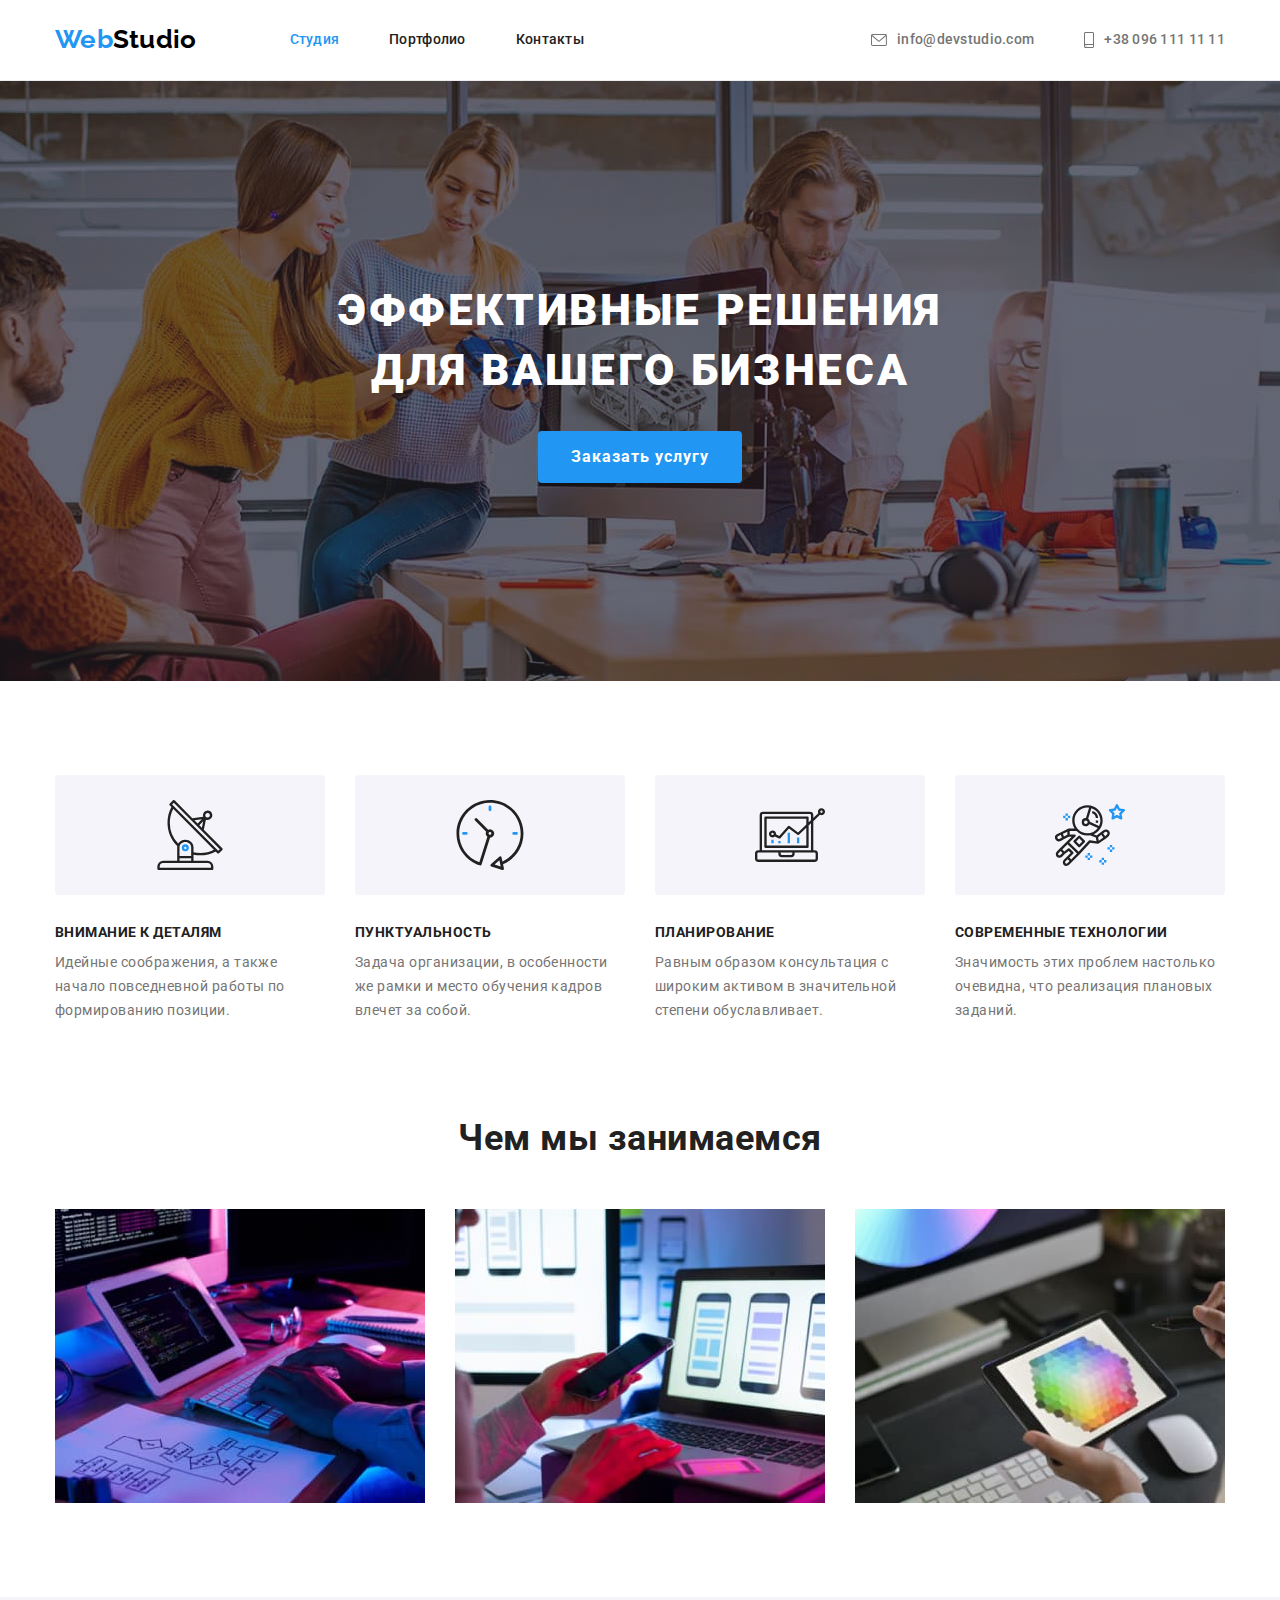
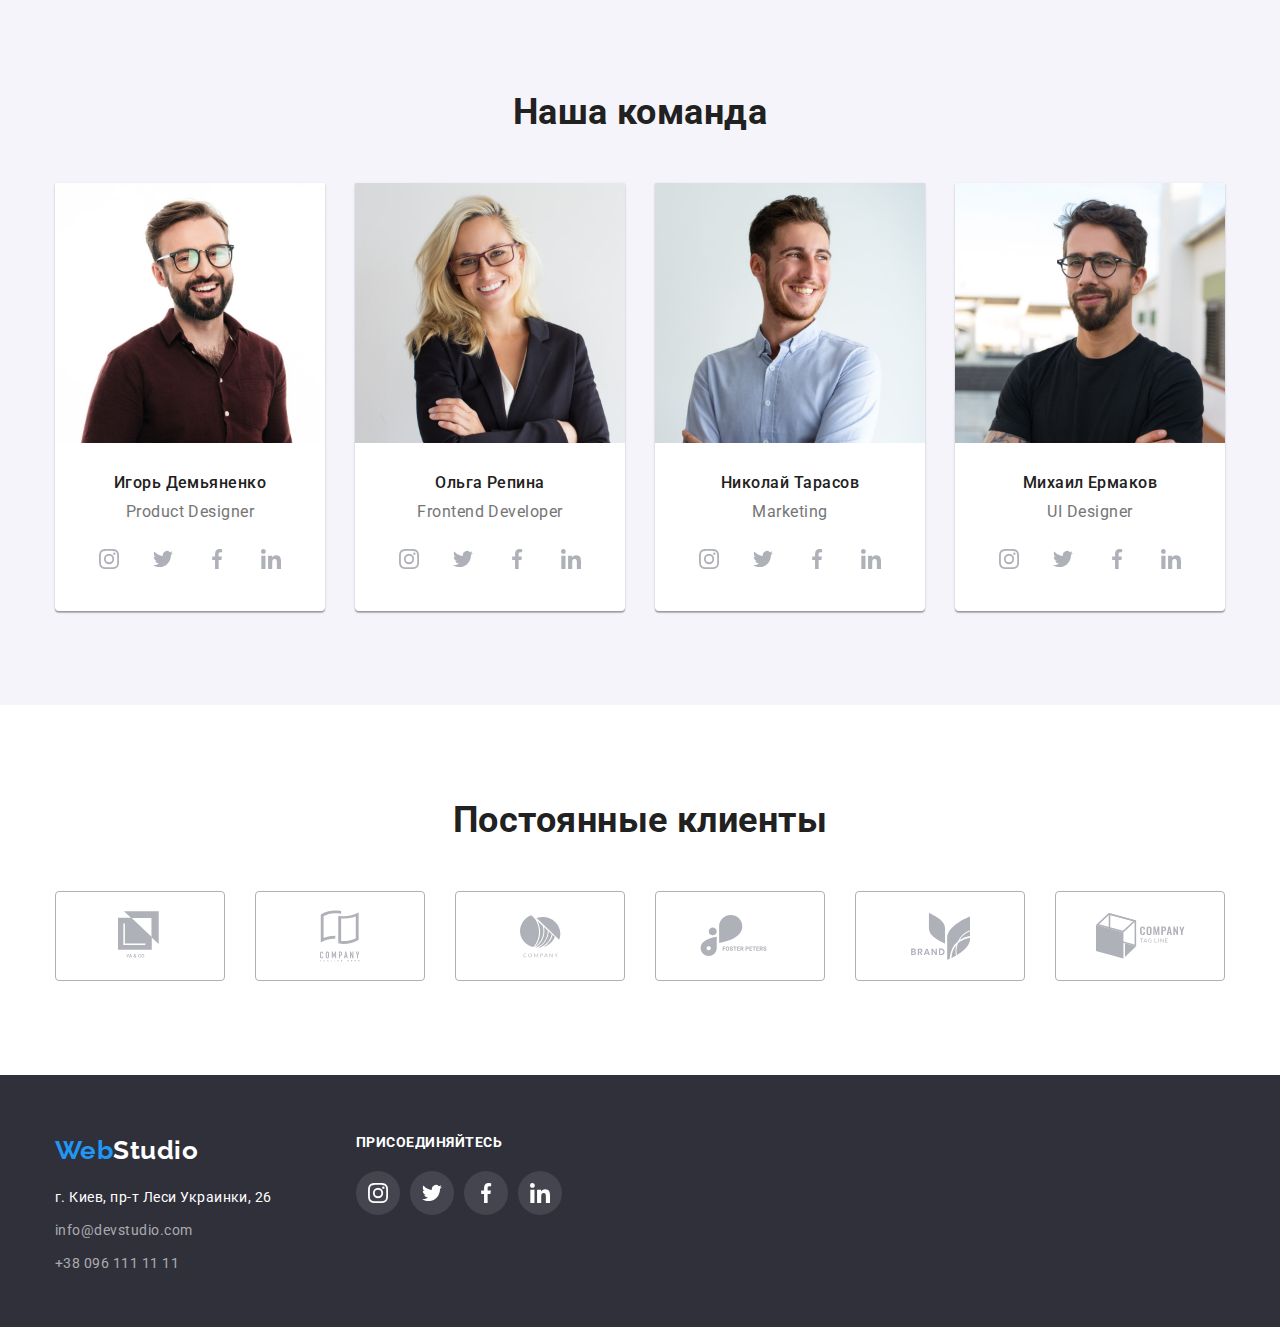
==== index.html @ 1baf95f6 "Добавляет файлы из ДЗ 4" ====
<!DOCTYPE html>
<html lang="ru">

<head>
    <meta charset="UTF-8">
    <meta name="viewport" content="width=device-width, initial-scale=1.0">
    <title>WebStudio</title>
    <link
        href="https://fonts.googleapis.com/css2?family=Raleway:wght@700&family=Roboto:wght@400;500;700;900&display=swap"
        rel="stylesheet">
    <link rel="stylesheet"
        href="https://cdnjs.cloudflare.com/ajax/libs/modern-normalize/1.0.0/modern-normalize.min.css">
    <link rel="stylesheet" href="./css/style.css">
</head>

<body>
    <header class="header">
        <div class="container main-nav">
            <nav class="second-nav">
                <a href="./index.html" class="link logo"><span class="web">Web</span>Studio</a>

                <ul class="site-nav list">
                    <li class="item"><a href="./index.html" class="link current">Студия</a></li>
                    <li class="item"><a href="./portfolio.html" class="link">Портфолио</a></li>
                    <li class="item"><a href="#contacts" class="link">Контакты</a></li>
                </ul>
            </nav>

            <address class="address">
                <ul class="contacts-nav list">
                    <li class="item contacts-item"><a href="mailto:info@devstudio.com" lang="en"
                            class="link contacts-link">
                            <svg class="icon-contacts" width="16" height="12">
                                <use href="./images/icon/sprite.svg#icon-envelope"></use>
                            </svg><span>info@devstudio.com</span>
                        </a>
                    </li>

                    <li class="item contacts-item"><a href="tel:+380961111111" class="link contacts-link">
                            <svg class="icon-contacts" width="10" height="16">
                                <use href="./images/icon/sprite.svg#icon-smartphone"></use>
                            </svg><span>+38 096 111 11 11</span>
                        </a>
                    </li>
                </ul>
            </address>
        </div>
    </header>

    <main>
        <section class="hero overlay">
            <div class="container">
                <h1 class="hero-title">Эффективные решения для вашего бизнеса</h1>
                <button type="button" class="button">Заказать услугу</button>
            </div>
        </section>

        <section class="section features">
            <div class="container">
                <h2 hidden>Особенности</h2>
                <ul class="features-list list">
                    <li class="item">
                        <div class="icon-features">
                            <svg width="70" height="70">
                                <use href="./images/icon/sprite.svg#icon-antenna"></use>
                            </svg>
                        </div>
                        <h3 class="subtitle">Внимание к деталям</h3>
                        <p class="text">Идейные соображения, а также начало повседневной работы по формированию позиции.
                        </p>
                    </li>
                    <li class="item">
                        <div class="icon-features">
                            <svg width="70" height="70">
                                <use href="./images/icon/sprite.svg#icon-clock"></use>
                            </svg>
                        </div>
                        <h3 class="subtitle">Пунктуальность</h3>
                        <p class="text">Задача организации, в особенности же рамки и место обучения кадров влечет за
                            собой.
                        </p>
                    </li>
                    <li class="item">
                        <div class="icon-features">
                            <svg width="70" height="70">
                                <use href="./images/icon/sprite.svg#icon-diagram"></use>
                            </svg>
                        </div>
                        <h3 class="subtitle">Планирование</h3>
                        <p class="text">Равным образом консультация с широким активом в значительной степени
                            обуславливает.
                        </p>
                    </li>
                    <li class="item">
                        <div class="icon-features">
                            <svg width="70" height="70">
                                <use href="./images/icon/sprite.svg#icon-astronaut"></use>
                            </svg>
                        </div>
                        <h3 class="subtitle">Современные технологии</h3>
                        <p class="text">Значимость этих проблем настолько очевидна, что реализация плановых заданий.</p>
                    </li>
                </ul>
            </div>
        </section>

        <section class="section work">
            <div class="container">
                <h2 class="title">Чем мы занимаемся</h2>
                <ul class="work-list list">
                    <li class="item">
                        <img src="./images/studio/box1.jpg" alt="Программист пишет код на компьютере" width="370">
                    </li>
                    <li class="item">
                        <img src="./images/studio/box2.jpg" alt="Веб-разработчик разрабатывает приложение для смартфона"
                            width="370">
                    </li>
                    <li class="item">
                        <img src="./images/studio/box3.jpg" alt="Веб-дизайнер выбирает цвет на графическом планшете"
                            width="370">
                    </li>
                </ul>
            </div>

        </section>

        <section class="section team">
            <div class="container">
                <h2 class="title">Наша команда</h2>
                <ul class="team-list list">
                    <li class="item">
                        <img src="./images/studio/igor.jpg" alt="Дизайнер Игорь Демьяненко" width="270">
                        <div class="workers">
                            <h3 class="subtitle">Игорь Демьяненко</h3>
                            <p lang="en" class="text"> Product Designer</p>
                            <ul class="list social-list">
                                <li class="social-network">
                                    <a href="https://www.instagram.com/" target="_blank" rel="noopener noreferer"
                                        class="social-link">
                                        <svg class="icon-social" width="20" height="20">
                                            <use href="./images/icon/sprite.svg#icon-instagram"></use>
                                        </svg>
                                    </a>
                                </li>
                                <li class="social-network">
                                    <a href="https://twitter.com/" target="_blank" rel="noopener noreferer"
                                        class="social-link">
                                        <svg class="icon-social" width="20" height="20">
                                            <use href="./images/icon/sprite.svg#icon-twitter"></use>
                                        </svg>
                                    </a>
                                </li>
                                <li class="social-network">
                                    <a href="https://www.facebook.com/" target="_blank" rel="noopener noreferer"
                                        class="social-link">
                                        <svg class="icon-social" width="20" height="20">
                                            <use href="./images/icon/sprite.svg#icon-facebook"></use>
                                        </svg>
                                    </a>
                                </li>
                                <li class="social-network">
                                    <a href="https://www.linkedin.com/" target="_blank" rel="noopener noreferer"
                                        class="social-link">
                                        <svg class="icon-social" width="20" height="20">
                                            <use href="./images/icon/sprite.svg#icon-linkedin"></use>
                                        </svg>
                                    </a>
                                </li>
                            </ul>
                        </div>
                    </li>
                    <li class="item">
                        <img src="./images/studio/olga.jpg" alt="Фронтенд-девелопер Ольга Репина" width="270">
                        <div class="workers">
                            <h3 class="subtitle">Ольга Репина</h3>
                            <p lang="en" class="text">Frontend Developer</p>
                            <ul class="list social-list">
                                <li class="social-network">
                                    <a href="https://www.instagram.com/" target="_blank" rel="noopener noreferer"
                                        class="social-link">
                                        <svg class="icon-social" width="20" height="20">
                                            <use href="./images/icon/sprite.svg#icon-instagram"></use>
                                        </svg>
                                    </a>
                                </li>
                                <li class="social-network">
                                    <a href="https://twitter.com/" target="_blank" rel="noopener noreferer"
                                        class="social-link">
                                        <svg class="icon-social" width="20" height="20">
                                            <use href="./images/icon/sprite.svg#icon-twitter"></use>
                                        </svg>
                                    </a>
                                </li>
                                <li class="social-network">
                                    <a href="https://www.facebook.com/" target="_blank" rel="noopener noreferer"
                                        class="social-link">
                                        <svg class="icon-social" width="20" height="20">
                                            <use href="./images/icon/sprite.svg#icon-facebook"></use>
                                        </svg>
                                    </a>
                                </li>
                                <li class="social-network">
                                    <a href="https://www.linkedin.com/" target="_blank" rel="noopener noreferer"
                                        class="social-link">
                                        <svg class="icon-social" width="20" height="20">
                                            <use href="./images/icon/sprite.svg#icon-linkedin"></use>
                                        </svg>
                                    </a>
                                </li>
                            </ul>
                        </div>
                    </li>
                    <li class="item">
                        <img src="./images/studio/nikolay.jpg" alt="Маркетолог Николай Тарасов" width="270">
                        <div class="workers">
                            <h3 class="subtitle">Николай Тарасов</h3>
                            <p lang="en" class="text">Marketing</p>
                            <ul class="list social-list">
                                <li class="social-network">
                                    <a href="https://www.instagram.com/" target="_blank" rel="noopener noreferer"
                                        class="social-link">
                                        <svg class="icon-social" width="20" height="20">
                                            <use href="./images/icon/sprite.svg#icon-instagram"></use>
                                        </svg>
                                    </a>
                                </li>
                                <li class="social-network">
                                    <a href="https://twitter.com/" target="_blank" rel="noopener noreferer"
                                        class="social-link">
                                        <svg class="icon-social" width="20" height="20">
                                            <use href="./images/icon/sprite.svg#icon-twitter"></use>
                                        </svg>
                                    </a>
                                </li>
                                <li class="social-network">
                                    <a href="https://www.facebook.com/" target="_blank" rel="noopener noreferer"
                                        class="social-link">
                                        <svg class="icon-social" width="20" height="20">
                                            <use href="./images/icon/sprite.svg#icon-facebook"></use>
                                        </svg>
                                    </a>
                                </li>
                                <li class="social-network">
                                    <a href="https://www.linkedin.com/" target="_blank" rel="noopener noreferer"
                                        class="social-link">
                                        <svg class="icon-social" width="20" height="20">
                                            <use href="./images/icon/sprite.svg#icon-linkedin"></use>
                                        </svg>
                                    </a>
                                </li>
                            </ul>
                        </div>
                    </li>
                    <li class="item">
                        <img src="./images/studio/mikhail.jpg" alt="Дизайнер интерфейса Михаил Ермаков" width="270">
                        <div class="workers">
                            <h3 class="subtitle">Михаил Ермаков</h3>
                            <p lang="en" class="text">UI Designer</p>
                            <ul class="list social-list">
                                <li class="social-network">
                                    <a href="https://www.instagram.com/" target="_blank" rel="noopener noreferer"
                                        class="social-link">
                                        <svg class="icon-social" width="20" height="20">
                                            <use href="./images/icon/sprite.svg#icon-instagram"></use>
                                        </svg>
                                    </a>
                                </li>
                                <li class="social-network">
                                    <a href="https://twitter.com/" target="_blank" rel="noopener noreferer"
                                        class="social-link">
                                        <svg class="icon-social" width="20" height="20">
                                            <use href="./images/icon/sprite.svg#icon-twitter"></use>
                                        </svg>
                                    </a>
                                </li>
                                <li class="social-network">
                                    <a href="https://www.facebook.com/" target="_blank" rel="noopener noreferer"
                                        class="social-link">
                                        <svg class="icon-social" width="20" height="20">
                                            <use href="./images/icon/sprite.svg#icon-facebook"></use>
                                        </svg>
                                    </a>
                                </li>
                                <li class="social-network">
                                    <a href="https://www.linkedin.com/" target="_blank" rel="noopener noreferer"
                                        class="social-link">
                                        <svg class="icon-social" width="20" height="20">
                                            <use href="./images/icon/sprite.svg#icon-linkedin"></use>
                                        </svg>
                                    </a>
                                </li>
                            </ul>
                        </div>
                    </li>
                </ul>
            </div>
        </section>

        <section class="section clients">
            <div class="container">
                <h2 class="title">Постоянные клиенты</h2>
                <ul class="clients-list list">
                    <li class="item">
                        <a href="" class="link clients-link">
                            <svg class="icon-company" width="45" height="50">
                                <use href="./images/icon/sprite.svg#icon-company1"></use>
                            </svg>
                        </a>
                    </li>
                    <li class="item">
                        <a href="" class="link clients-link">
                            <svg class="icon-company" width="40" height="52">
                                <use href="./images/icon/sprite.svg#icon-company2"></use>
                            </svg>
                        </a>
                    </li>
                    <li class="item">
                        <a href="" class="link clients-link">
                            <svg class="icon-company" width="41" height="43">
                                <use href="./images/icon/sprite.svg#icon-company3"></use>
                            </svg>
                        </a>
                    </li>
                    <li class="item">
                        <a href="" class="link clients-link">
                            <svg class="icon-company" width="80" height="42">
                                <use href="./images/icon/sprite.svg#icon-company4"></use>
                            </svg>
                        </a>
                    </li>
                    <li class="item">
                        <a href="" class="link clients-link">
                            <svg class="icon-company" width="59" height="47">
                                <use href="./images/icon/sprite.svg#icon-company5"></use>
                            </svg>
                        </a>
                    </li>
                    <li class="item">
                        <a href="" class="link clients-link">
                            <svg class="icon-company" width="89" height="46">
                                <use href="./images/icon/sprite.svg#icon-company6"></use>
                            </svg>
                        </a>
                    </li>
                </ul>
            </div>
        </section>
    </main>

    <footer class="footer">
        <div class="container footer-container">
            <div class="footer-nav">
                <a href="./index.html" lang="en" class="link logo"><span class="web">Web</span>Studio</a>
                <address id="contacts" class="address">
                    <ul class="list">
                        <li>
                            <a href="https://goo.gl/maps/ZpMErmG3QKiE5SAo8" target="_blank" rel="noopener noreferer"
                                class="link map">г.
                                Киев,
                                пр-т Леси Украинки, 26</a>
                        </li>
                        <li>
                            <a href="mailto:info@devstudio.com" lang="en" class="link contacts">info@devstudio.com</a>
                        </li>
                        <li>
                            <a href="tel:+380961111111" class="link contacts">+38 096 111 11 11</a>
                        </li>
                    </ul>
                </address>
            </div>
            <div class="footer-social-list">
                <p class="text">Присоединяйтесь</p>
                <ul class="list social-list">
                    <li class="social-network">
                        <a href="https://www.instagram.com/" target="_blank" rel="noopener noreferer"
                            class="social-link">
                            <svg class="icon-social" width="20" height="20">
                                <use href="./images/icon/sprite.svg#icon-instagram"></use>
                            </svg>
                        </a>
                    </li>
                    <li class="social-network">
                        <a href="https://twitter.com/" target="_blank" rel="noopener noreferer" class="social-link">
                            <svg class="icon-social" width="20" height="20">
                                <use href="./images/icon/sprite.svg#icon-twitter"></use>
                            </svg>
                        </a>
                    </li>
                    <li class="social-network">
                        <a href="https://www.facebook.com/" target="_blank" rel="noopener noreferer"
                            class="social-link">
                            <svg class="icon-social" width="20" height="20">
                                <use href="./images/icon/sprite.svg#icon-facebook"></use>
                            </svg>
                        </a>
                    </li>
                    <li class="social-network">
                        <a href="https://www.linkedin.com/" target="_blank" rel="noopener noreferer"
                            class="social-link">
                            <svg class="icon-social" width="20" height="20">
                                <use href="./images/icon/sprite.svg#icon-linkedin"></use>
                            </svg>
                        </a>
                    </li>
                </ul>
            </div>
        </div>


    </footer>

</body>

</html>
---- css/style.css ----
:root {
  --primary-text-color: #757575;
  --title-text-color: #212121;
  --accent-color: #2196f3;
  --white: #ffffff;
  --black: #000000;
  --footer-address-color: rgba(255, 255, 255, 0.6);
  --bg-main: #2f303a;
  --bg-team: #f5f4fa;
  --icon-color: #afb1b8;
}

html {
  box-sizing: border-box;
}

*,
*::before,
*::after {
  box-sizing: inherit;
}

body {
  color: var(--primary-text-color);
  font-family: "Roboto", sans-serif;
  font-style: normal;
  letter-spacing: 0.03em;
}

.container {
  width: 1200px;
  padding-left: 15px;
  padding-right: 15px;
  margin: 0 auto;
}

.link {
  text-decoration: none;
}

.header {
  background-color: var(--white);
  font-weight: 500;
  font-size: 14px;
  line-height: 1.14;
  letter-spacing: 0.02em;
  border-bottom: 1px solid #ececec;
}

.main-nav {
  display: flex;
  align-items: center;
  justify-content: space-between;
}

.second-nav {
  display: flex;
}

.logo {
  display: inline-block;

  font-family: "Raleway", sans-serif;
  font-weight: bold;
  font-size: 26px;
  line-height: 1.19;
}

.header .logo {
  padding-top: 24px;
  padding-bottom: 25px;
  margin-right: 93px;

  color: var(--black);
}

.web {
  color: var(--accent-color);
}

.site-nav {
  display: flex;
}

.site-nav .item:not(:last-child),
.contacts-nav .item:not(:last-child) {
  margin-right: 50px;
}

.site-nav a {
  display: block;
  padding-top: 32px;
  padding-bottom: 32px;

  color: var(--title-text-color);
}

.site-nav .current {
  color: var(--accent-color);
}

.address {
  font-style: normal;
}

.contacts-nav {
  display: flex;
}

.contacts-link {
  padding-top: 32px;
  padding-bottom: 32px;

  color: var(--primary-text-color);
  display: inline-flex;
  align-items: center;
}

.contacts-link:hover,
.contacts-link:focus {
  --color3: var(--accent-color);
}

.icon-contacts {
  margin-right: 10px;
}

.hero {
  background-color: var(--bg-main);
  text-align: center;
  padding-top: 200px;
  padding-bottom: 200px;
}

.overlay {
  max-width: 1600px;
  height: 600px;
  margin-left: auto;
  margin-right: auto;
  background-image: linear-gradient(
      to right,
      rgba(47, 48, 58, 0.4),
      rgba(47, 48, 58, 0.4)
    ),
    url(../images/studio/hero.jpg);
  background-position: center;
  background-repeat: no-repeat;
  background-size: cover;
}

.hero-title {
  margin-top: 0;
  margin-bottom: 30px;
  margin-left: auto;
  margin-right: auto;
  width: 696px;

  font-weight: 900;
  font-size: 44px;
  line-height: 1.36;
  letter-spacing: 0.06em;
  text-transform: uppercase;
  color: var(--white);
}

.button {
  display: inline-block;
  padding: 10px 32px;
  border-radius: 4px;
  min-width: 200px;
  border: 1px solid transparent;

  font-family: inherit;
  font-style: normal;
  font-weight: bold;
  font-size: 16px;
  line-height: 1.875;
  text-align: center;
  letter-spacing: 0.06em;
  color: var(--white);
  background-color: var(--accent-color);
}

.button:hover,
.button:focus {
  color: var(--accent-color);
  background-color: var(--white);
  box-shadow: 0px 4px 4px rgba(0, 0, 0, 0.15);
}

.section {
  padding-top: 94px;
  padding-bottom: 94px;
}

.section.work {
  padding-top: 0;
}

img {
  display: block;
  max-width: 100%;
  height: auto;
}

.section .title {
  margin-top: 0;
  margin-bottom: 50px;

  font-weight: bold;
  font-size: 36px;
  line-height: 1.17;
  text-align: center;
  color: var(--title-text-color);
}

.features,
.work {
  background-color: var(--white);
}

.features-list {
  display: flex;
  justify-content: space-between;
}

.features-list .item,
.team-list .item {
  width: calc((100% - 90px) / 4);
}

.features-list .item:not(:last-child),
.work-list .item:not(:last-child),
.team-list .item:not(:last-child),
.clients-list .item:not(:last-child) {
  margin-right: 30px;
}

.icon-features {
  height: 120px;
  width: 100%;
  background-color: var(--bg-team);
  border-radius: 4px;

  display: inline-flex;
  justify-content: center;
  align-items: center;
  margin-bottom: 30px;
}

.features .subtitle {
  margin-top: 0;
  margin-bottom: 10px;

  font-weight: bold;
  font-size: 14px;
  line-height: 1.14;
  text-transform: uppercase;
  color: var(--title-text-color);
}

.features .text {
  margin-top: 0;
  margin-bottom: 0;

  font-weight: normal;
  font-size: 14px;
  line-height: 1.71;
}

.work-list {
  display: flex;
}

.team {
  background-color: var(--bg-team);
}

.team-list {
  display: flex;
}

.team-list > li {
  background: var(--white);
  box-shadow: 0px 1px 3px rgba(0, 0, 0, 0.12), 0px 1px 1px rgba(0, 0, 0, 0.14),
    0px 2px 1px rgba(0, 0, 0, 0.2);
  border-radius: 0px 0px 4px 4px;
}

.team .subtitle {
  margin-top: 0;
  margin-bottom: 10px;

  font-weight: 500;
  font-size: 16px;
  line-height: 1.19;
  text-align: center;
  color: var(--title-text-color);
}

.team .text {
  margin-top: 0;
  margin-bottom: 16px;

  font-weight: normal;
  font-size: 16px;
  line-height: 1.19;
  text-align: center;
}

.workers {
  padding-top: 30px;
  padding-bottom: 30px;
}

.social-list {
  display: flex;
  justify-content: center;
}

.social-network:not(:last-child) {
  margin-right: 10px;
}

.social-link {
  width: 44px;
  height: 44px;
  display: inline-flex;
  justify-content: center;
  align-items: center;
  border-radius: 50%;
  --color4: var(--icon-color);
  background-color: inherit;
}
.social-link:hover,
.social-link:focus {
  --color4: var(--white);
  background-color: var(--accent-color);
}

.list {
  list-style: none;
  padding: 0;
  margin: 0;
}

.clients-list {
  display: flex;
}

.clients-link {
  width: 170px;
  height: 90px;
  border: 1px solid var(--icon-color);
  border-radius: 4px;

  display: inline-flex;
  justify-content: center;
  align-items: center;
}

.clients-link:hover,
.clients-link:focus {
  --color4: var(--accent-color);
  border: 1px solid var(--accent-color);
}

.footer {
  background-color: var(--bg-main);
  padding-top: 60px;
  padding-bottom: 60px;
  height: 252px;

  font-size: 14px;
  line-height: 1.71;
}

.footer-container {
  display: flex;
}

.footer-nav {
  margin-right: 70px;
}

.footer .logo {
  color: var(--white);
  margin-bottom: 20px;
}

.footer .address {
  width: 231px;
}

.footer-nav li:not(:last-child) {
  margin-bottom: 9px;
}

.footer .contacts {
  color: var(--footer-address-color);
  display: inline-block;
}

.footer .map {
  color: var(--white);
  display: inline-block;
}

.link:hover,
.link:focus {
  color: var(--accent-color);
}

.footer .text {
  font-weight: 700;
  line-height: 1.14;
  text-transform: uppercase;

  color: var(--white);
  margin-top: 0;
  margin-bottom: 20px;
}

.footer .social-link {
  --color4: var(--white);
  background-color: rgba(255, 255, 255, 0.1);
}

.footer .social-link:hover,
.footer .social-link:focus {
  --color4: var(--white);
  background-color: var(--accent-color);
}

.footer .icon-social {
}

.filter {
  padding: 6px 22px;
  border-radius: 4px;
  border: 1px solid transparent;

  font-family: inherit;
  font-style: normal;
  font-weight: 500;
  font-size: 16px;
  line-height: 1.625;
  text-align: center;
  color: var(--title-text-color);
  background-color: var(--bg-team);
}

.filter-list {
  display: flex;
  margin-bottom: 50px;
  justify-content: center;
}

.filter-list .item:not(:last-child) {
  margin-right: 8px;
}

.filter-list button {
  display: inline-block;
}

.filter:hover,
.filter:focus {
  color: var(--white);
  background-color: var(--accent-color);
  box-shadow: 0px 4px 4px rgba(0, 0, 0, 0.25);
}

.product-list {
  display: flex;
  flex-wrap: wrap;
}

.product-list .item {
  width: calc((100% - 60px) / 3);
  margin-right: 30px;
  margin-bottom: 30px;
  border: 1px solid #eeeeee;
}

.product-list .item:nth-child(3n) {
  margin-right: 0;
}

.product-list .item:nth-last-child(-n + 3) {
  margin-bottom: 0;
}

.product-list > .item:hover,
.product-list > .item:focus {
  box-shadow: 0px 1px 1px rgba(0, 0, 0, 0.12), 0px 4px 4px rgba(0, 0, 0, 0.06),
    1px 4px 6px rgba(0, 0, 0, 0.16);
}

.product-list .subtitle {
  margin-top: 0;
  margin-bottom: 4px;

  font-weight: bold;
  font-size: 18px;
  line-height: 2;
  letter-spacing: 0.06em;
  color: var(--title-text-color);
}

.product-list .text {
  margin-top: 0;
  margin-bottom: 0;

  font-weight: normal;
  font-size: 16px;
  line-height: 1.875;
}

.product {
  padding: 20px 24px;
}
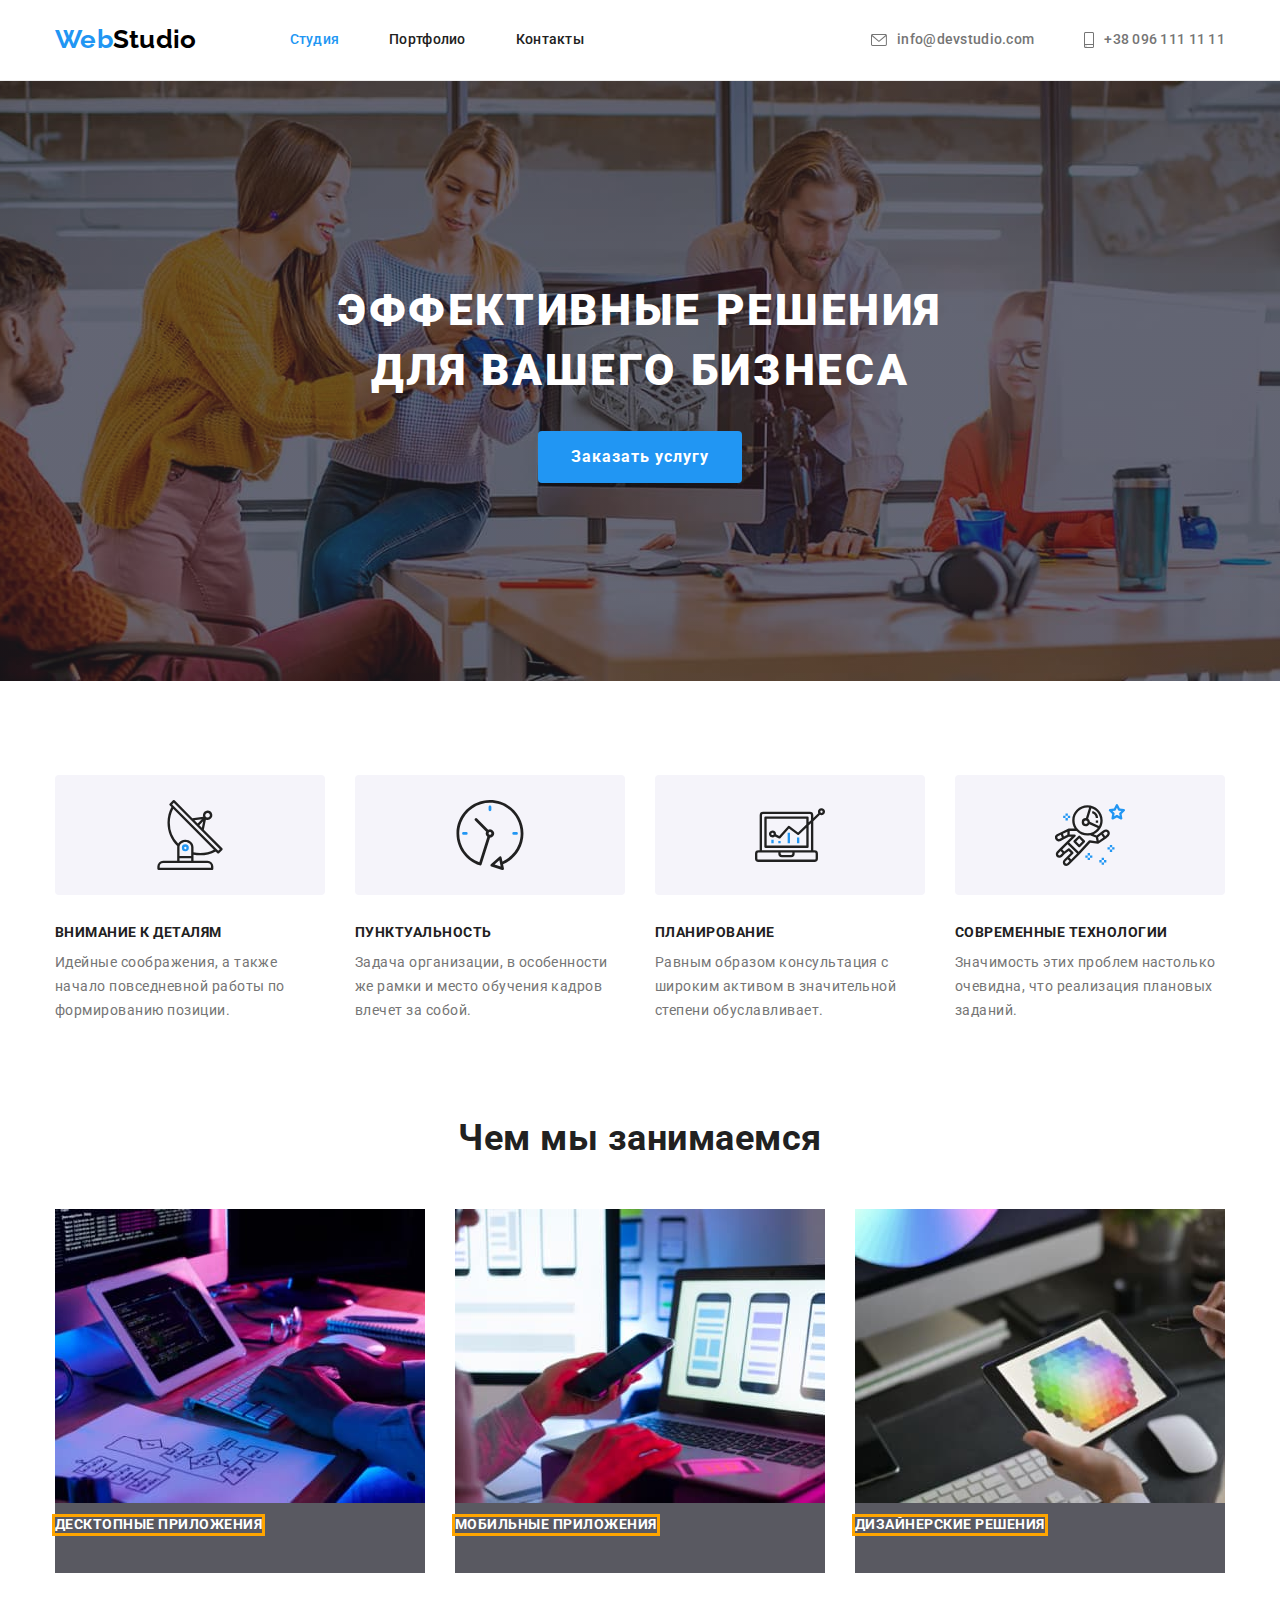
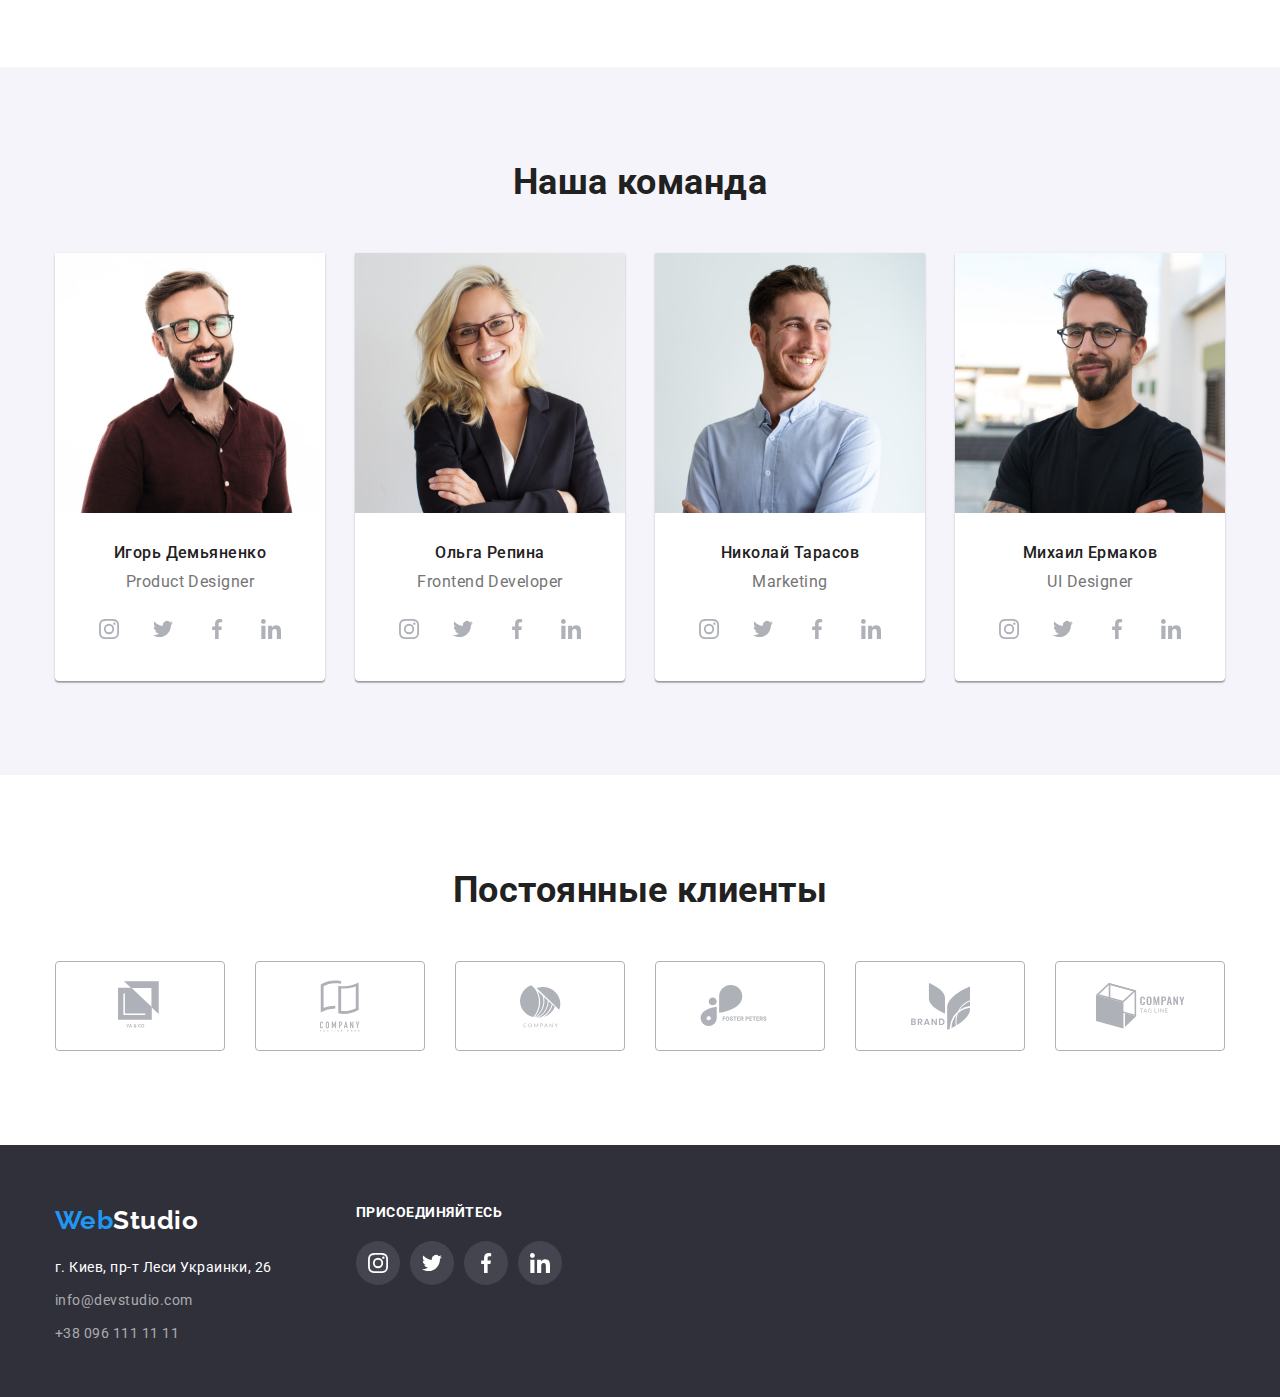
==== commit ebf764bc: "Редактирует страницу Студия" ====
--- a/index.html
+++ b/index.html
@@ -110,14 +110,23 @@
                 <ul class="work-list list">
                     <li class="item">
                         <img src="./images/studio/box1.jpg" alt="Программист пишет код на компьютере" width="370">
+                        <div class="work-list-text">
+                            <h3 class="work-list-title">Десктопные приложения</h3>
+                        </div>
                     </li>
                     <li class="item">
                         <img src="./images/studio/box2.jpg" alt="Веб-разработчик разрабатывает приложение для смартфона"
                             width="370">
+                        <div class="work-list-text">
+                            <h3 class="work-list-title">Мобильные приложения</h3>
+                        </div>
                     </li>
                     <li class="item">
                         <img src="./images/studio/box3.jpg" alt="Веб-дизайнер выбирает цвет на графическом планшете"
                             width="370">
+                        <div class="work-list-text">
+                            <h3 class="work-list-title">Дизайнерские решения</h3>
+                        </div>
                     </li>
                 </ul>
             </div>
--- a/css/style.css
+++ b/css/style.css
@@ -272,6 +272,28 @@
   display: flex;
 }
 
+.work-list .item {
+  position: relative;
+}
+
+.work-list-text {
+  /* position: absolute; */
+  width: 100%;
+  height: 70px;
+  background: rgba(47, 48, 58, 0.8);
+}
+
+.work-list-title {
+  position: absolute;
+  /* bottom: 0; */
+  color: var(--white);
+  font-size: 14px;
+  line-height: 1.14;
+  text-align: center;
+  text-transform: uppercase;
+  outline: 3px solid orange;
+}
+
 .team {
   background-color: var(--bg-team);
 }
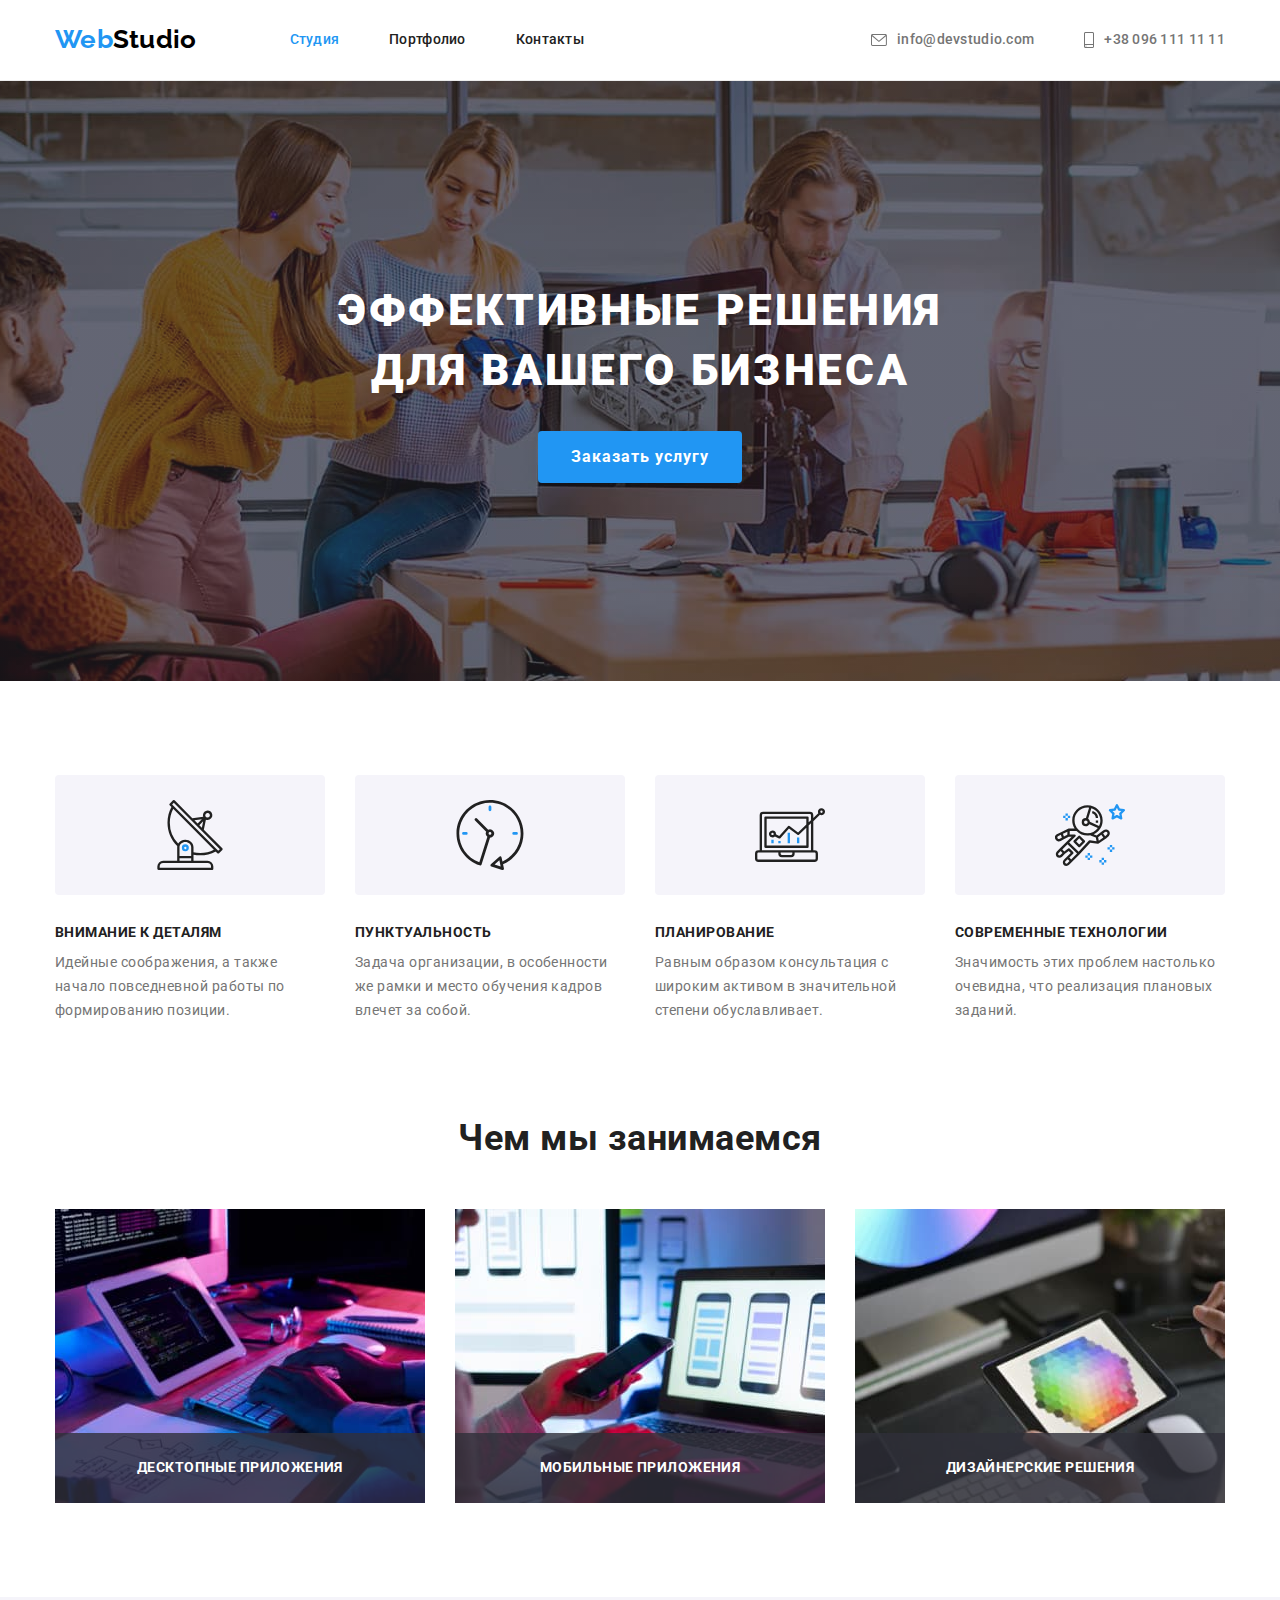
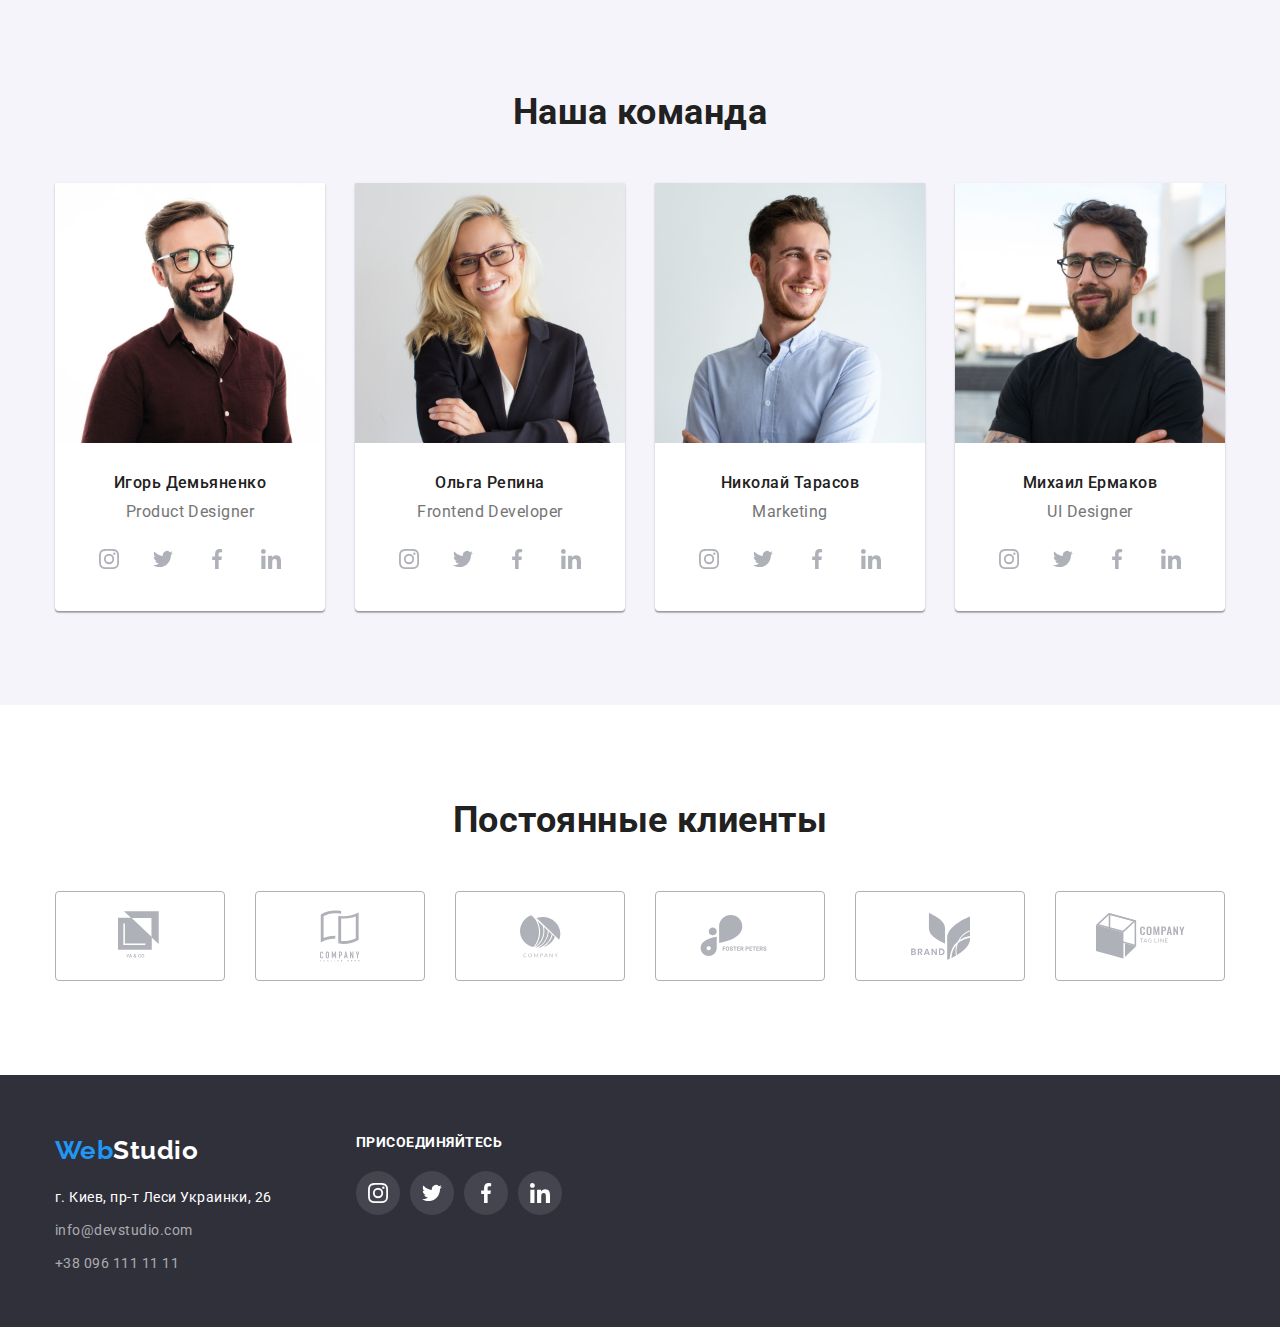
==== commit 8472b3a6: "Редактирует страницу Студия" ====
--- a/index.html
+++ b/index.html
@@ -110,23 +110,23 @@
                 <ul class="work-list list">
                     <li class="item">
                         <img src="./images/studio/box1.jpg" alt="Программист пишет код на компьютере" width="370">
-                        <div class="work-list-text">
-                            <h3 class="work-list-title">Десктопные приложения</h3>
-                        </div>
+
+                        <h3 class="work-list-title">Десктопные приложения</h3>
+
                     </li>
                     <li class="item">
                         <img src="./images/studio/box2.jpg" alt="Веб-разработчик разрабатывает приложение для смартфона"
                             width="370">
-                        <div class="work-list-text">
-                            <h3 class="work-list-title">Мобильные приложения</h3>
-                        </div>
+
+                        <h3 class="work-list-title">Мобильные приложения</h3>
+
                     </li>
                     <li class="item">
                         <img src="./images/studio/box3.jpg" alt="Веб-дизайнер выбирает цвет на графическом планшете"
                             width="370">
-                        <div class="work-list-text">
-                            <h3 class="work-list-title">Дизайнерские решения</h3>
-                        </div>
+
+                        <h3 class="work-list-title">Дизайнерские решения</h3>
+
                     </li>
                 </ul>
             </div>
--- a/css/style.css
+++ b/css/style.css
@@ -276,22 +276,22 @@
   position: relative;
 }
 
-.work-list-text {
-  /* position: absolute; */
+.work-list-title {
   width: 100%;
-  height: 70px;
-  background: rgba(47, 48, 58, 0.8);
-}
-
-.work-list-title {
-  position: absolute;
-  /* bottom: 0; */
+  margin: 0;
+  padding: 27px 82px;
+
   color: var(--white);
   font-size: 14px;
   line-height: 1.14;
   text-align: center;
+  letter-spacing: 0.03em;
   text-transform: uppercase;
-  outline: 3px solid orange;
+  background-color: rgba(47, 48, 58, 0.8);
+
+  position: absolute;
+  left: 0;
+  bottom: 0;
 }
 
 .team {
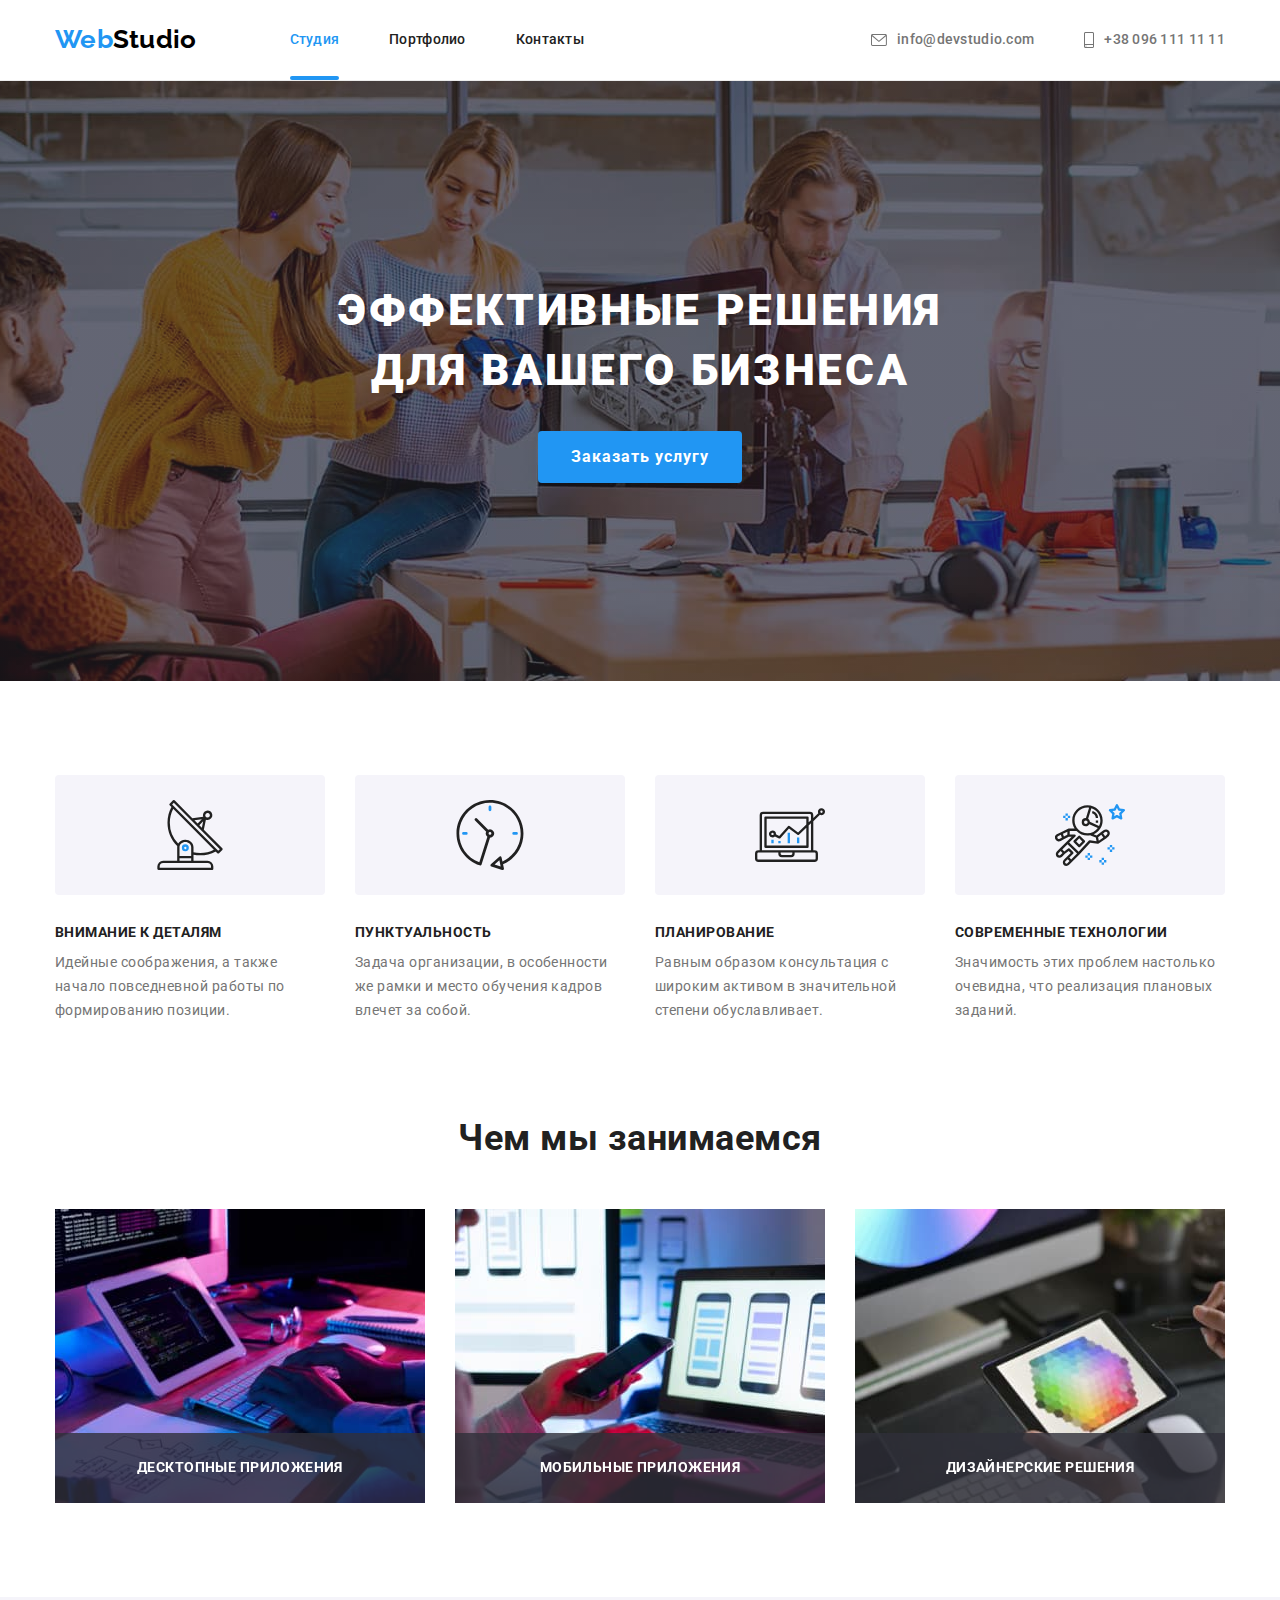
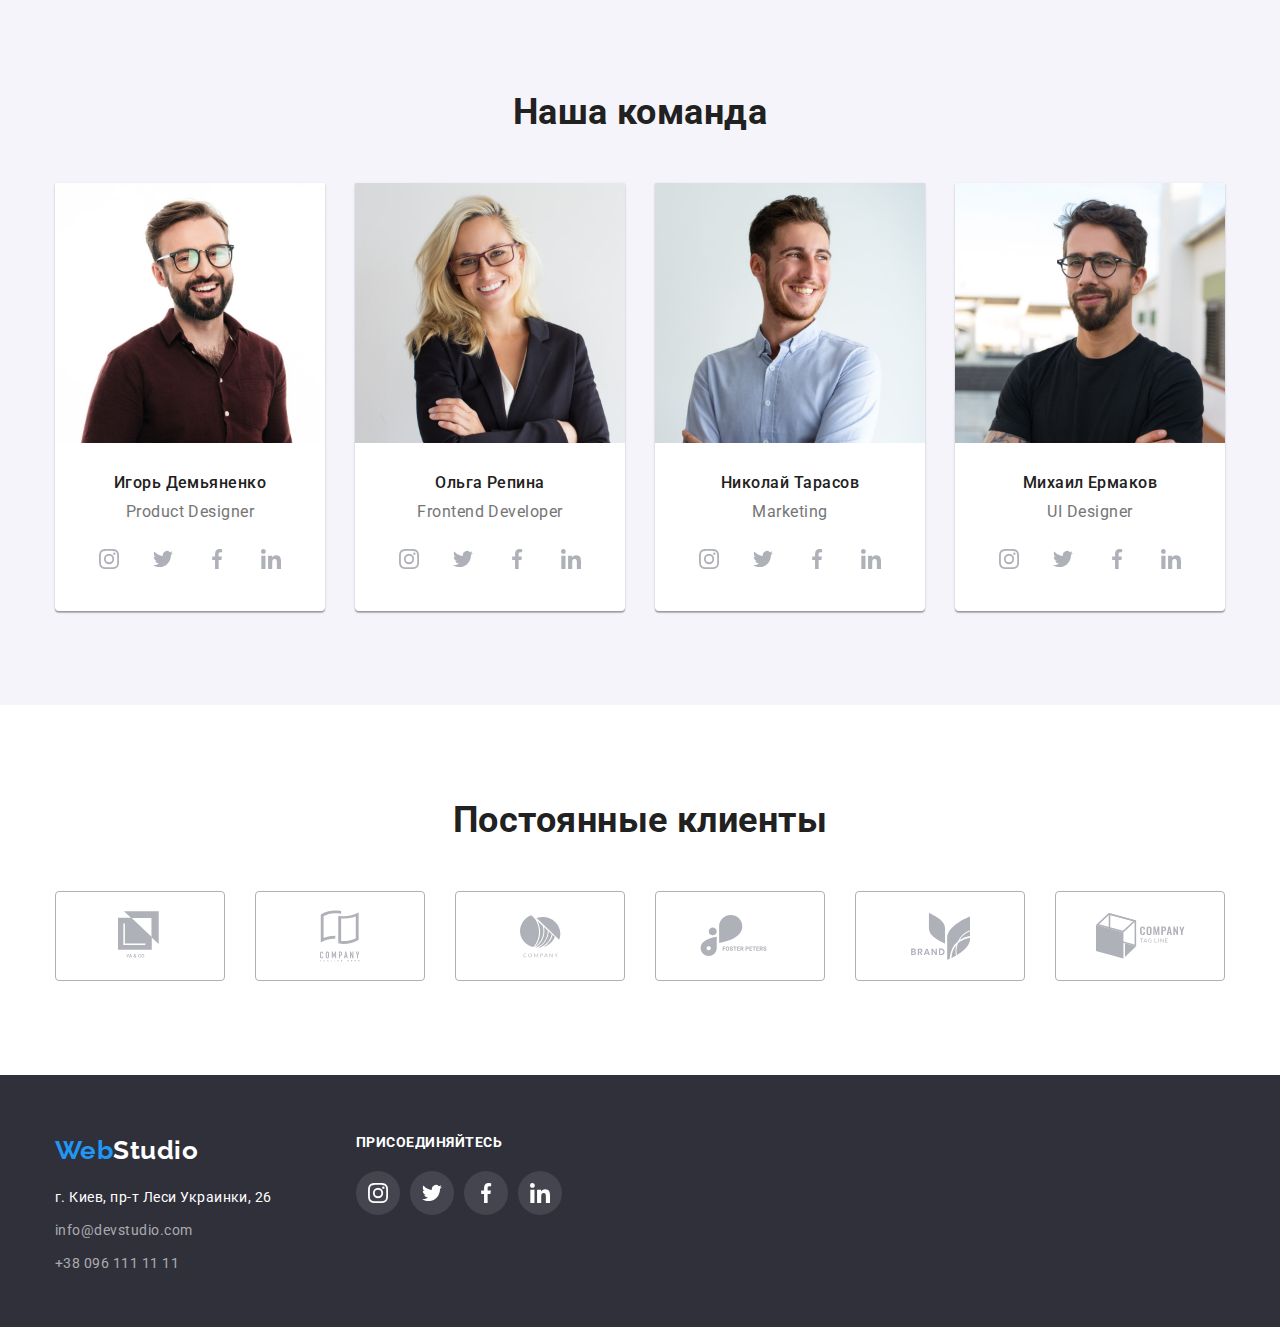
==== commit c93dab64: "Добавляет анимацию" ====
--- a/index.html
+++ b/index.html
@@ -51,9 +51,16 @@
         <section class="hero overlay">
             <div class="container">
                 <h1 class="hero-title">Эффективные решения для вашего бизнеса</h1>
-                <button type="button" class="button">Заказать услугу</button>
+                <button type="button" class="button" data-modal-open>Заказать услугу</button>
+            </div>
+            <div class="backdrop is-hidden" data-modal>
+                <div class="modal">
+                    <button class="close" data-modal-close></button>
+                </div>
             </div>
         </section>
+
+
 
         <section class="section features">
             <div class="container">
@@ -418,6 +425,8 @@
 
     </footer>
 
+
+    <script src="./js/modal.js"></script>
 </body>
 
 </html>--- a/css/style.css
+++ b/css/style.css
@@ -8,6 +8,7 @@
   --bg-main: #2f303a;
   --bg-team: #f5f4fa;
   --icon-color: #afb1b8;
+  --timing-function: cubic-bezier(0.4, 0, 0.2, 1);
 }
 
 html {
@@ -93,10 +94,34 @@
   padding-bottom: 32px;
 
   color: var(--title-text-color);
+  position: relative;
 }
 
 .site-nav .current {
   color: var(--accent-color);
+}
+
+.site-nav .link::after,
+.site-nav .current::after {
+  content: "";
+
+  position: absolute;
+  left: 0;
+  bottom: 0;
+
+  display: block;
+  width: 100%;
+  background-color: var(--accent-color);
+  height: 4px;
+  border-radius: 2px;
+  opacity: 0;
+  transition: opacity 250ms var(--timing-function);
+}
+
+.site-nav .link:hover::after,
+.site-nav .link:focus::after,
+.site-nav .current::after {
+  opacity: 1;
 }
 
 .address {
@@ -188,6 +213,54 @@
   box-shadow: 0px 4px 4px rgba(0, 0, 0, 0.15);
 }
 
+.backdrop {
+  position: fixed;
+  top: 0;
+  left: 0;
+  width: 100%;
+  height: 100%;
+  background-color: rgba(0, 0, 0, 0.2);
+}
+
+.backdrop.is-hidden {
+  opacity: 0;
+  pointer-events: none;
+}
+
+.modal {
+  position: absolute;
+  top: 50%;
+  left: 50%;
+  transform: translate(-50%, -50%);
+
+  min-width: 530px;
+  min-height: 580px;
+  background-color: var(--white);
+
+  box-shadow: 0px 1px 3px rgba(0, 0, 0, 0.12), 0px 1px 1px rgba(0, 0, 0, 0.14),
+    0px 2px 1px rgba(0, 0, 0, 0.2);
+  border-radius: 4px;
+}
+
+.close {
+  position: absolute;
+  top: 1.4%;
+  right: 1.5%;
+  width: 30px;
+  height: 30px;
+  background-image: url(../images/icon/close.svg);
+  background-repeat: no-repeat;
+  background-position: center;
+  background-color: #ffffff;
+  border: 1px solid rgba(0, 0, 0, 0.1);
+  border-radius: 50%;
+  padding: 10px;
+}
+
+.icon-close {
+  fill: #000000;
+}
+
 .section {
   padding-top: 94px;
   padding-bottom: 94px;
@@ -503,6 +576,8 @@
   margin-right: 30px;
   margin-bottom: 30px;
   border: 1px solid #eeeeee;
+
+  position: relative;
 }
 
 .product-list .item:nth-child(3n) {
@@ -513,10 +588,36 @@
   margin-bottom: 0;
 }
 
-.product-list > .item:hover,
-.product-list > .item:focus {
+.product-list .item:hover,
+.product-list .item:focus {
   box-shadow: 0px 1px 1px rgba(0, 0, 0, 0.12), 0px 4px 4px rgba(0, 0, 0, 0.06),
     1px 4px 6px rgba(0, 0, 0, 0.16);
+}
+
+.description {
+  position: absolute;
+  top: 0;
+  left: 0;
+  margin: 0;
+  padding: 63px 24px;
+
+  font-size: 18px;
+  line-height: 1.56;
+  letter-spacing: 0.03em;
+
+  color: var(--white);
+  background-color: rgba(33, 150, 243, 0.9);
+
+  overflow: hidden;
+  opacity: 0;
+  transform: translateY(100%);
+  transition: transform 250ms var(--timing-function);
+}
+
+.product-list .item-link:hover .description,
+.product-list .item-link:focus .description {
+  opacity: 1;
+  transform: translateY(0);
 }
 
 .product-list .subtitle {
@@ -537,6 +638,7 @@
   font-weight: normal;
   font-size: 16px;
   line-height: 1.875;
+  color: var(--primary-text-color);
 }
 
 .product {
